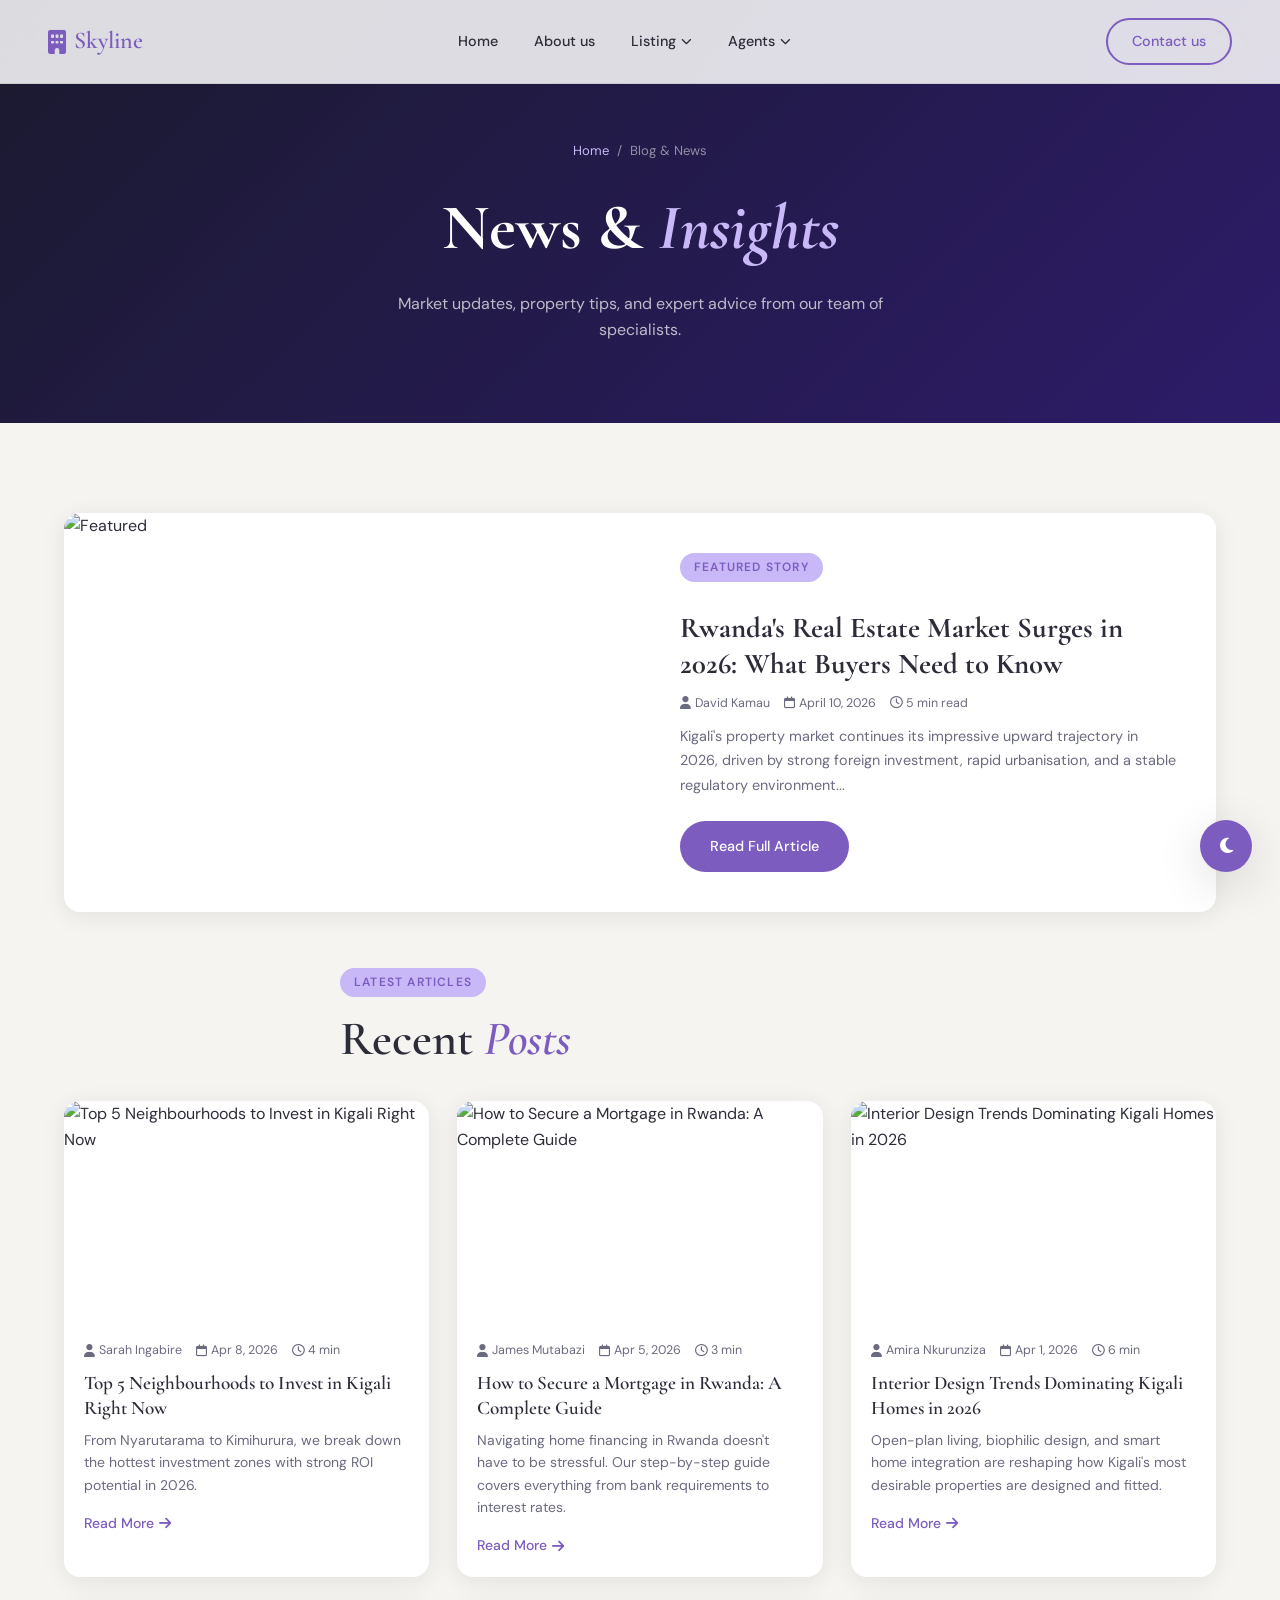
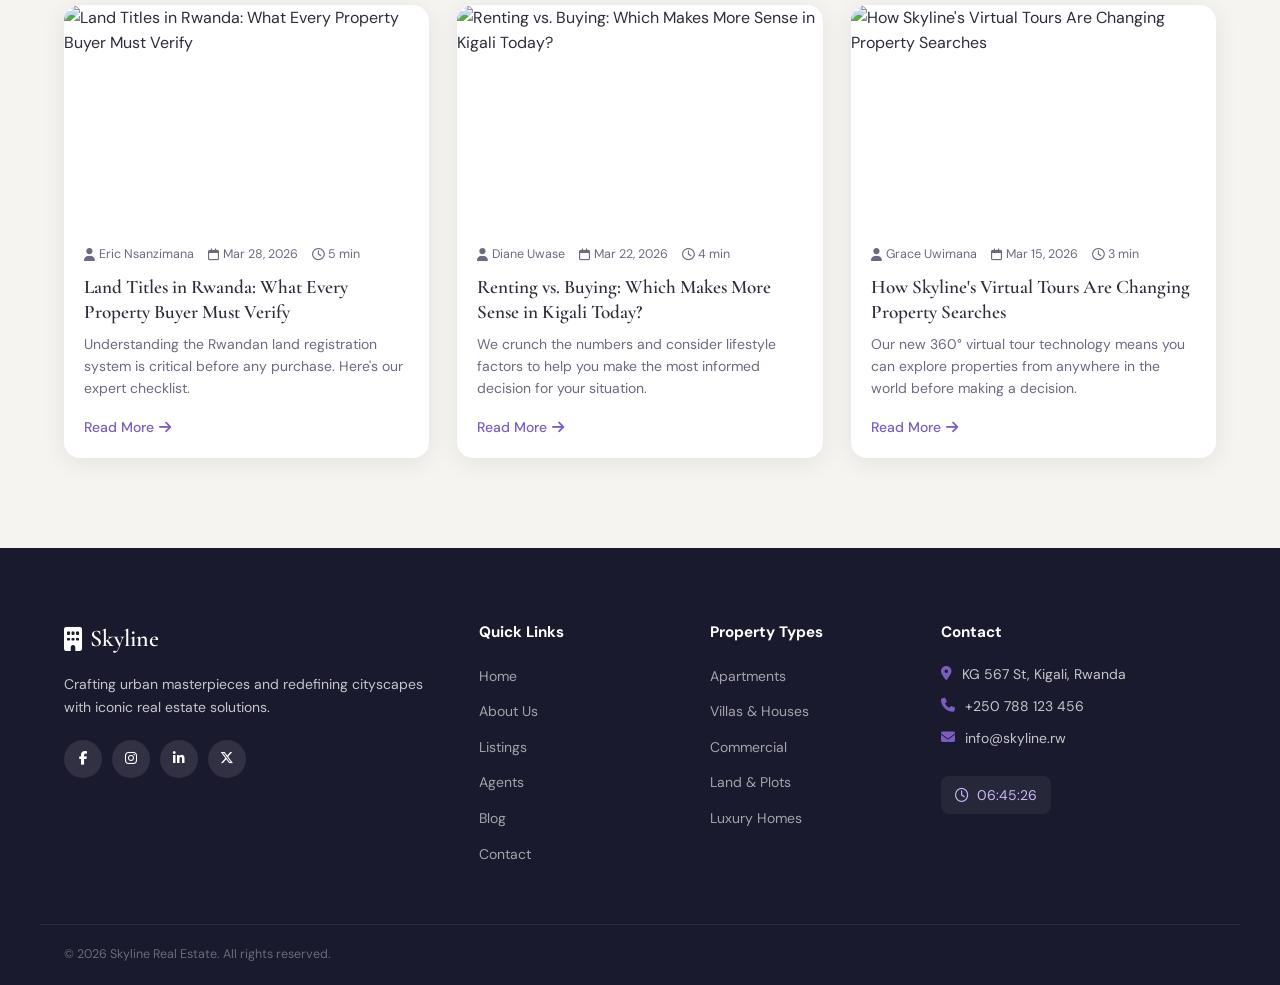
==== skyline/blog.html @ 06a5d1ab "initial commit" ====
<!DOCTYPE html>
<html lang="en">
<head>
  <meta charset="UTF-8"/>
  <meta name="viewport" content="width=device-width, initial-scale=1.0"/>
  <title>Blog – Skyline Real Estate</title>
  <link rel="stylesheet" href="style.css"/>
  <link href="https://fonts.googleapis.com/css2?family=Cormorant+Garamond:ital,wght@0,400;0,600;1,400&family=DM+Sans:wght@300;400;500;600&display=swap" rel="stylesheet"/>
  <link rel="stylesheet" href="https://cdnjs.cloudflare.com/ajax/libs/font-awesome/6.5.0/css/all.min.css"/>
</head>
<body>

  <nav class="navbar" id="navbar">
    <div class="nav-brand"><i class="fa-solid fa-building"></i> Skyline</div>
    <ul class="nav-links" id="navLinks">
      <li><a href="index.html">Home</a></li><li><a href="about.html">About us</a></li>
      <li class="dropdown"><a href="listings.html">Listing <i class="fa-solid fa-chevron-down fa-xs"></i></a><div class="dropdown-menu"><a href="listings.html?type=buy">Buy</a><a href="listings.html?type=rent">Rent</a><a href="listings.html?type=sell">Sell</a></div></li>
      <li class="dropdown"><a href="agents.html">Agents <i class="fa-solid fa-chevron-down fa-xs"></i></a><div class="dropdown-menu"><a href="agents.html">Our Agents</a><a href="agents.html#join">Join Team</a></div></li>
    </ul>
    <a href="contact.html" class="btn-contact">Contact us</a>
    <button class="hamburger" id="hamburger"><span></span><span></span><span></span></button>
  </nav>

  <div class="page-hero">
    <div class="container">
      <div class="breadcrumb"><a href="index.html">Home</a><span>/</span><span>Blog & News</span></div>
      <h1>News &amp; <em>Insights</em></h1>
      <p>Market updates, property tips, and expert advice from our team of specialists.</p>
    </div>
  </div>

  <section class="section" style="background:var(--clr-bg);">
    <div class="container">

      <!-- FEATURED POST -->
      <div class="reveal" style="background:var(--clr-surface);border-radius:var(--radius);overflow:hidden;display:grid;grid-template-columns:1fr 1fr;gap:0;margin-bottom:56px;box-shadow:var(--shadow);">
        <img src="https://images.unsplash.com/photo-1486406146926-c627a92ad1ab?w=800&q=80" alt="Featured" style="width:100%;height:360px;object-fit:cover;"/>
        <div style="padding:40px;">
          <span class="tag">Featured Story</span>
          <h2 style="font-family:var(--font-display);font-size:1.8rem;margin:14px 0 12px;line-height:1.25;">Rwanda's Real Estate Market Surges in 2026: What Buyers Need to Know</h2>
          <div class="blog-meta">
            <span><i class="fa-solid fa-user"></i> David Kamau</span>
            <span><i class="fa-regular fa-calendar"></i> April 10, 2026</span>
            <span><i class="fa-regular fa-clock"></i> 5 min read</span>
          </div>
          <p style="color:var(--clr-muted);font-size:0.9rem;line-height:1.7;margin-bottom:24px;">Kigali's property market continues its impressive upward trajectory in 2026, driven by strong foreign investment, rapid urbanisation, and a stable regulatory environment...</p>
          <a href="#" class="btn-primary">Read Full Article</a>
        </div>
      </div>

      <!-- BLOG GRID -->
      <div class="section-head" style="text-align:left;margin-bottom:32px;">
        <span class="tag">Latest Articles</span>
        <h2>Recent <em>Posts</em></h2>
      </div>
      <div class="blog-grid" id="blogGrid"></div>
    </div>
  </section>

  <button class="theme-toggle" id="themeToggle"><i class="fa-solid fa-moon" id="themeIcon"></i></button>
  <div class="modal-overlay" id="modal"><div class="modal-box"><button class="modal-close" id="modalClose"><i class="fa-solid fa-xmark"></i></button><h3 id="modalTitle"></h3><div id="modalBody"></div></div></div>

  <footer class="footer">
    <div class="container footer-grid">
      <div class="footer-brand">
        <div class="nav-brand">
          <i class="fa-solid fa-building"></i> Skyline</div>
          <p>Crafting urban masterpieces and redefining cityscapes with iconic real estate solutions.</p>
          <div class="socials">
            <a href="#"><i class="fa-brands fa-facebook-f"></i></a>
            <a href="#"><i class="fa-brands fa-instagram"></i></a>
            <a href="#"><i class="fa-brands fa-linkedin-in"></i></a>
            <a href="#"><i class="fa-brands fa-x-twitter"></i></a>
          </div>
        </div>
      <div class="footer-col">
        <h4>Quick Links</h4>
        <ul>
          <li><a href="index.html">Home</a></li>
          <li><a href="about.html">About Us</a></li>
          <li><a href="listings.html">Listings</a></li>
          <li><a href="agents.html">Agents</a></li>
          <li><a href="blog.html">Blog</a></li>
          <li><a href="contact.html">Contact</a></li>
        </ul>
      </div>
      <div class="footer-col">
        <h4>Property Types</h4>
        <ul>
          <li><a href="#">Apartments</a></li>
          <li><a href="#">Villas & Houses</a></li>
          <li><a href="#">Commercial</a></li>
          <li><a href="#">Land & Plots</a></li>
          <li><a href="#">Luxury Homes</a></li>
        </ul>
      </div>
      <div class="footer-col">
        <h4>Contact</h4>
        <ul class="contact-list">
          <li><i class="fa-solid fa-location-dot"></i> KG 567 St, Kigali, Rwanda</li>
          <li><i class="fa-solid fa-phone"></i> +250 788 123 456</li>
          <li><i class="fa-solid fa-envelope"></i> info@skyline.rw</li>
        </ul>
        <div class="clock-box">
          <i class="fa-regular fa-clock"></i>
          <span id="liveClock"></span>
        </div>
      </div>
    </div>
    <div class="footer-bottom"><p>&copy; 2026 Skyline Real Estate. All rights reserved.</p>
    </div>
  </footer>

  <script src="main.js"></script>
  <script>
    const posts = [
      { img:'https://images.unsplash.com/photo-1560518883-ce09059eeffa?w=600&q=80', author:'Sarah Ingabire', date:'Apr 8, 2026', read:'4 min', title:'Top 5 Neighbourhoods to Invest in Kigali Right Now', excerpt:'From Nyarutarama to Kimihurura, we break down the hottest investment zones with strong ROI potential in 2026.' },
      { img:'https://images.unsplash.com/photo-1512917774080-9991f1c4c750?w=600&q=80', author:'James Mutabazi', date:'Apr 5, 2026', read:'3 min', title:'How to Secure a Mortgage in Rwanda: A Complete Guide', excerpt:'Navigating home financing in Rwanda doesn\'t have to be stressful. Our step-by-step guide covers everything from bank requirements to interest rates.' },
      { img:'https://images.unsplash.com/photo-1586023492125-27b2c045efd7?w=600&q=80', author:'Amira Nkurunziza', date:'Apr 1, 2026', read:'6 min', title:'Interior Design Trends Dominating Kigali Homes in 2026', excerpt:'Open-plan living, biophilic design, and smart home integration are reshaping how Kigali\'s most desirable properties are designed and fitted.' },
      { img:'https://images.unsplash.com/photo-1600607687939-ce8a6d5b9b4e?w=600&q=80', author:'Eric Nsanzimana', date:'Mar 28, 2026', read:'5 min', title:'Land Titles in Rwanda: What Every Property Buyer Must Verify', excerpt:'Understanding the Rwandan land registration system is critical before any purchase. Here\'s our expert checklist.' },
      { img:'https://images.unsplash.com/photo-1600585154340-be6161a56a0c?w=600&q=80', author:'Diane Uwase', date:'Mar 22, 2026', read:'4 min', title:'Renting vs. Buying: Which Makes More Sense in Kigali Today?', excerpt:'We crunch the numbers and consider lifestyle factors to help you make the most informed decision for your situation.' },
      { img:'https://images.unsplash.com/photo-1600047509807-ba8f99d2cdde?w=600&q=80', author:'Grace Uwimana', date:'Mar 15, 2026', read:'3 min', title:'How Skyline\'s Virtual Tours Are Changing Property Searches', excerpt:'Our new 360° virtual tour technology means you can explore properties from anywhere in the world before making a decision.' },
    ];

    const grid = document.getElementById('blogGrid');
    grid && (grid.innerHTML = posts.map(p => `
      <div class="blog-card reveal">
        <img src="${p.img}" alt="${p.title}" class="blog-img" loading="lazy"/>
        <div class="blog-body">
          <div class="blog-meta">
            <span><i class="fa-solid fa-user"></i> ${p.author}</span>
            <span><i class="fa-regular fa-calendar"></i> ${p.date}</span>
            <span><i class="fa-regular fa-clock"></i> ${p.read}</span>
          </div>
          <div class="blog-title">${p.title}</div>
          <p class="blog-excerpt">${p.excerpt}</p>
          <a href="#" class="blog-read-more">Read More <i class="fa-solid fa-arrow-right"></i></a>
        </div>
      </div>
    `).join(''));

    // Trigger reveal
    document.querySelectorAll('.reveal').forEach(el => {
      const obs = new IntersectionObserver(e => { e.forEach(x => { if(x.isIntersecting){ x.target.classList.add('visible'); obs.unobserve(x.target); } }); }, { threshold: 0.1 });
      obs.observe(el);
    });
  </script>
</body>
</html>
---- skyline/style.css ----
/* ============================================================
   SKYLINE REAL ESTATE – Global Stylesheet
   ============================================================ */

/* --- FONTS & VARIABLES --- */
@import url('https://fonts.googleapis.com/css2?family=Cormorant+Garamond:ital,wght@0,400;0,600;1,400&family=DM+Sans:wght@300;400;500;600&display=swap');

:root {
  --clr-bg: #f5f4f0;
  --clr-surface: #ffffff;
  --clr-primary: #7c5cbf;
  --clr-primary-light: #9b7fe0;
  --clr-accent: #c8b8f8;
  --clr-dark: #1a1a2e;
  --clr-text: #2d2d3a;
  --clr-muted: #6b6b80;
  --clr-border: rgba(0,0,0,0.08);
  --font-display: 'Cormorant Garamond', serif;
  --font-body: 'DM Sans', sans-serif;
  --radius: 16px;
  --radius-sm: 8px;
  --shadow: 0 4px 24px rgba(0,0,0,0.08);
  --shadow-lg: 0 12px 48px rgba(0,0,0,0.14);
  --transition: 0.3s cubic-bezier(.4,0,.2,1);
}

[data-theme="dark"] {
  --clr-bg: #0f0f1a;
  --clr-surface: #1a1a2e;
  --clr-text: #e8e8f0;
  --clr-muted: #9090aa;
  --clr-border: rgba(255,255,255,0.08);
  --shadow: 0 4px 24px rgba(0,0,0,0.3);
  --shadow-lg: 0 12px 48px rgba(0,0,0,0.4);
}

/* --- RESET --- */
*, *::before, *::after { box-sizing: border-box; margin: 0; padding: 0; }
html { scroll-behavior: smooth; }
body {
  font-family: var(--font-body);
  background: var(--clr-bg);
  color: var(--clr-text);
  line-height: 1.6;
  transition: background var(--transition), color var(--transition);
}
img { max-width: 100%; display: block; }
a { text-decoration: none; color: inherit; }
ul { list-style: none; }
input, button, select, textarea { font-family: inherit; }

/* --- UTILITIES --- */
.container { max-width: 1200px; margin: 0 auto; padding: 0 24px; }
.section { padding: 90px 0; }
.center-btn { text-align: center; margin-top: 48px; }
.tag {
  display: inline-block;
  background: var(--clr-accent);
  color: var(--clr-primary);
  font-size: 0.75rem;
  font-weight: 600;
  letter-spacing: 0.1em;
  text-transform: uppercase;
  padding: 5px 14px;
  border-radius: 20px;
  margin-bottom: 14px;
}
.section-head {
  text-align: center;
  max-width: 600px;
  margin: 0 auto 56px;
}
.section-head h2 {
  font-family: var(--font-display);
  font-size: clamp(2rem, 4vw, 3rem);
  font-weight: 600;
  line-height: 1.2;
  color: var(--clr-text);
  margin-bottom: 12px;
}
.section-head h2 em { color: var(--clr-primary); font-style: italic; }
.section-head p { color: var(--clr-muted); font-size: 1rem; }

/* ============================================================
   NAVBAR
   ============================================================ */
.navbar {
  position: fixed; top: 0; left: 0; right: 0; z-index: 1000;
  display: flex; align-items: center; gap: 32px;
  padding: 18px 48px;
  background: rgba(255,255,255,0.85);
  backdrop-filter: blur(16px);
  border-bottom: 1px solid var(--clr-border);
  transition: background var(--transition), box-shadow var(--transition);
}
.navbar.scrolled { box-shadow: var(--shadow); }
[data-theme="dark"] .navbar { background: rgba(15,15,26,0.85); }

.nav-brand {
  font-family: var(--font-display);
  font-size: 1.5rem; font-weight: 600;
  color: var(--clr-primary);
  display: flex; align-items: center; gap: 8px;
  white-space: nowrap;
}
.nav-links {
  display: flex; gap: 4px; align-items: center;
  margin: 0 auto;
}
.nav-links > li { position: relative; }
.nav-links a {
  padding: 8px 16px;
  border-radius: 24px;
  font-size: 0.9rem; font-weight: 500;
  color: var(--clr-text);
  transition: background var(--transition), color var(--transition);
  display: flex; align-items: center; gap: 5px;
}
.nav-links a:hover, .nav-links a.active {
  background: var(--clr-primary);
  color: #fff;
}
.dropdown-menu {
  position: absolute; top: calc(100% + 8px); left: 0;
  background: var(--clr-surface);
  border-radius: var(--radius-sm);
  box-shadow: var(--shadow-lg);
  min-width: 160px;
  padding: 8px 0;
  opacity: 0; visibility: hidden; transform: translateY(-8px);
  transition: all var(--transition);
  border: 1px solid var(--clr-border);
}
.dropdown:hover .dropdown-menu { opacity: 1; visibility: visible; transform: translateY(0); }
.dropdown-menu a {
  display: block; padding: 10px 18px; border-radius: 0;
  font-size: 0.875rem;
}
.dropdown-menu a:hover { background: var(--clr-accent); color: var(--clr-primary); border-radius: 0; }

.btn-contact {
  padding: 10px 24px;
  border: 2px solid var(--clr-primary);
  border-radius: 24px;
  color: var(--clr-primary);
  font-weight: 500; font-size: 0.9rem;
  white-space: nowrap;
  transition: all var(--transition);
}
.btn-contact:hover { background: var(--clr-primary); color: #fff; }

.hamburger {
  display: none; flex-direction: column; gap: 5px;
  background: none; border: none; cursor: pointer; padding: 4px;
}
.hamburger span {
  display: block; width: 24px; height: 2px;
  background: var(--clr-text);
  border-radius: 2px; transition: all var(--transition);
}
.hamburger.open span:nth-child(1) { transform: translateY(7px) rotate(45deg); }
.hamburger.open span:nth-child(2) { opacity: 0; }
.hamburger.open span:nth-child(3) { transform: translateY(-7px) rotate(-45deg); }

/* ============================================================
   HERO
   ============================================================ */
.hero {
  position: relative; min-height: 100vh;
  display: flex; flex-direction: column;
  justify-content: center; overflow: hidden;
}
.hero-bg { position: absolute; inset: 0; z-index: 0; }
.hero-img { width: 100%; height: 100%; object-fit: cover; }
.hero-overlay {
  position: absolute; inset: 0;
  background: linear-gradient(135deg, rgba(15,10,30,0.75) 0%, rgba(15,10,30,0.4) 60%, transparent 100%);
}

.hero-content {
  position: relative; z-index: 2;
  max-width: 650px;
  padding: 120px 48px 40px;
  animation: fadeUp 0.9s ease both;
}
.hero-badge {
  display: inline-flex; align-items: center; gap: 6px;
  background: rgba(255,255,255,0.12);
  backdrop-filter: blur(8px);
  color: #fff; border: 1px solid rgba(255,255,255,0.2);
  padding: 6px 16px; border-radius: 24px; font-size: 0.8rem;
  margin-bottom: 20px;
}
.hero-title {
  font-family: var(--font-display);
  font-size: clamp(3rem, 7vw, 5.5rem);
  font-weight: 600; line-height: 1.05;
  color: #fff; margin-bottom: 16px;
}
.hero-title-main { color: #fff; }
.hero-title em { color: var(--clr-accent); font-style: italic; }
.hero-subtitle { color: rgba(255,255,255,0.8); font-size: 1rem; max-width: 440px; margin-bottom: 36px; }

/* Search Box */
.search-box {
  background: rgba(255,255,255,0.12);
  backdrop-filter: blur(16px);
  border: 1px solid rgba(255,255,255,0.2);
  border-radius: 20px; overflow: hidden;
}
.search-tabs { display: flex; padding: 14px 14px 0; gap: 6px; }
.tab {
  padding: 8px 22px; border-radius: 20px; border: none;
  background: transparent; color: rgba(255,255,255,0.7);
  font-size: 0.875rem; font-weight: 500; cursor: pointer;
  transition: all var(--transition);
}
.tab.active { background: #fff; color: var(--clr-primary); }
.search-fields {
  display: flex; align-items: center; gap: 0;
  padding: 14px; flex-wrap: wrap; gap: 8px;
}
.field { flex: 1; min-width: 100px; }
.field label { display: block; color: rgba(255,255,255,0.6); font-size: 0.7rem; font-weight: 600; text-transform: uppercase; letter-spacing: 0.05em; margin-bottom: 2px; }
.field input {
  background: none; border: none; outline: none;
  color: #fff; font-size: 0.9rem; width: 100%;
  padding: 4px 0;
}
.field input::placeholder { color: rgba(255,255,255,0.5); }
.field + .field { border-left: 1px solid rgba(255,255,255,0.15); padding-left: 14px; }
.btn-search {
  background: var(--clr-primary); color: #fff;
  border: none; border-radius: 12px;
  width: 48px; height: 48px; cursor: pointer;
  font-size: 1rem; flex-shrink: 0;
  transition: background var(--transition), transform var(--transition);
}
.btn-search:hover { background: var(--clr-primary-light); transform: scale(1.05); }

/* Stats */
.hero-stats {
  position: relative; z-index: 2;
  display: flex; gap: 0;
  background: rgba(255,255,255,0.1);
  backdrop-filter: blur(12px);
  border-top: 1px solid rgba(255,255,255,0.15);
  margin-top: auto;
}
.stat {
  flex: 1; text-align: center; padding: 24px 16px;
  border-right: 1px solid rgba(255,255,255,0.12);
}
.stat:last-child { border-right: none; }
.stat-num { font-family: var(--font-display); font-size: 2.2rem; font-weight: 600; color: #fff; }
.stat span:not(.stat-num) { font-family: var(--font-display); font-size: 2.2rem; color: var(--clr-accent); }
.stat p { color: rgba(255,255,255,0.65); font-size: 0.78rem; margin-top: 2px; }

/* ============================================================
   FEATURED LISTINGS
   ============================================================ */
.featured { background: var(--clr-bg); }
.cards-grid {
  display: grid;
  grid-template-columns: repeat(auto-fill, minmax(320px, 1fr));
  gap: 28px;
}
.prop-card {
  background: var(--clr-surface);
  border-radius: var(--radius);
  overflow: hidden;
  box-shadow: var(--shadow);
  transition: transform var(--transition), box-shadow var(--transition);
  cursor: pointer;
}
.prop-card:hover { transform: translateY(-6px); box-shadow: var(--shadow-lg); }
.prop-img-wrap { position: relative; overflow: hidden; height: 220px; }
.prop-img-wrap img { width: 100%; height: 100%; object-fit: cover; transition: transform 0.5s ease; }
.prop-card:hover .prop-img-wrap img { transform: scale(1.06); }
.prop-badge {
  position: absolute; top: 14px; left: 14px;
  background: var(--clr-primary); color: #fff;
  font-size: 0.72rem; font-weight: 600; padding: 4px 12px;
  border-radius: 20px; text-transform: uppercase; letter-spacing: 0.05em;
}
.prop-fav {
  position: absolute; top: 14px; right: 14px;
  background: rgba(255,255,255,0.9); border: none;
  border-radius: 50%; width: 36px; height: 36px;
  display: flex; align-items: center; justify-content: center;
  cursor: pointer; color: var(--clr-muted); font-size: 0.9rem;
  transition: all var(--transition);
}
.prop-fav.active, .prop-fav:hover { color: #e74c3c; background: #fff; }
.prop-body { padding: 18px 20px; }
.prop-price { font-family: var(--font-display); font-size: 1.5rem; font-weight: 600; color: var(--clr-primary); margin-bottom: 4px; }
.prop-title { font-weight: 500; font-size: 1rem; margin-bottom: 4px; }
.prop-loc { color: var(--clr-muted); font-size: 0.82rem; display: flex; align-items: center; gap: 4px; margin-bottom: 14px; }
.prop-meta { display: flex; gap: 14px; border-top: 1px solid var(--clr-border); padding-top: 12px; }
.prop-meta span { font-size: 0.8rem; color: var(--clr-muted); display: flex; align-items: center; gap: 5px; }
.prop-meta i { color: var(--clr-primary); }

/* ============================================================
   WHY CHOOSE US
   ============================================================ */
.why-us { background: var(--clr-surface); }
.why-grid { display: grid; grid-template-columns: 1fr 1fr; gap: 72px; align-items: center; }
.why-img { position: relative; }
.why-img img { border-radius: var(--radius); width: 100%; height: 500px; object-fit: cover; }
.why-badge-card {
  position: absolute; bottom: -20px; right: -20px;
  background: var(--clr-primary); color: #fff;
  border-radius: var(--radius);
  padding: 18px 22px;
  display: flex; align-items: center; gap: 12px;
  box-shadow: var(--shadow-lg);
}
.why-badge-card i { font-size: 2rem; opacity: 0.8; }
.why-badge-card strong { display: block; font-size: 1rem; }
.why-badge-card span { font-size: 0.8rem; opacity: 0.8; }
.why-text h2 { font-family: var(--font-display); font-size: clamp(1.8rem, 3vw, 2.6rem); font-weight: 600; margin-bottom: 16px; line-height: 1.2; }
.why-text h2 em { color: var(--clr-primary); font-style: italic; }
.why-text > p { color: var(--clr-muted); margin-bottom: 32px; }
.features-list { display: flex; flex-direction: column; gap: 20px; margin-bottom: 36px; }
.feat-item { display: flex; gap: 16px; align-items: flex-start; }
.feat-icon {
  width: 48px; height: 48px; flex-shrink: 0;
  background: var(--clr-accent); border-radius: 12px;
  display: flex; align-items: center; justify-content: center;
  color: var(--clr-primary); font-size: 1.1rem;
}
.feat-item strong { display: block; font-weight: 600; margin-bottom: 2px; }
.feat-item p { color: var(--clr-muted); font-size: 0.875rem; }

/* ============================================================
   SLIDER
   ============================================================ */
.slider-section { background: var(--clr-bg); }
.slider-wrapper { position: relative; border-radius: var(--radius); overflow: hidden; }
.slider { display: flex; }
.slide { min-width: 100%; position: relative; height: 500px; display: none; }
.slide.active { display: block; }
.slide img { width: 100%; height: 100%; object-fit: cover; }
.slide-caption {
  position: absolute; bottom: 24px; left: 24px;
  background: rgba(0,0,0,0.5); backdrop-filter: blur(8px);
  color: #fff; padding: 8px 18px; border-radius: 24px;
  font-size: 0.9rem; font-weight: 500;
}
.slider-btn {
  position: absolute; top: 50%; transform: translateY(-50%);
  background: rgba(255,255,255,0.9); border: none; border-radius: 50%;
  width: 48px; height: 48px; cursor: pointer; font-size: 1rem;
  display: flex; align-items: center; justify-content: center;
  transition: all var(--transition); z-index: 10;
  color: var(--clr-primary);
}
.slider-btn:hover { background: var(--clr-primary); color: #fff; }
.slider-btn.prev { left: 16px; }
.slider-btn.next { right: 16px; }
.slider-dots { display: flex; justify-content: center; gap: 8px; padding: 16px 0 8px; }
.dot {
  width: 8px; height: 8px; border-radius: 50%;
  background: var(--clr-border); cursor: pointer;
  transition: all var(--transition); border: none;
}
.dot.active { background: var(--clr-primary); width: 24px; border-radius: 4px; }

/* ============================================================
   TESTIMONIALS
   ============================================================ */
.testimonials { background: var(--clr-surface); }
.testimonial-grid { display: grid; grid-template-columns: repeat(3, 1fr); gap: 24px; }
.testimonial-card {
  background: var(--clr-bg);
  border-radius: var(--radius); padding: 28px;
  border: 1px solid var(--clr-border);
  transition: transform var(--transition);
}
.testimonial-card:hover { transform: translateY(-4px); }
.featured-testimonial {
  background: var(--clr-primary); color: #fff;
  transform: translateY(-12px);
}
.featured-testimonial .client span { opacity: 0.7; }
.stars { color: #f5c518; font-size: 0.9rem; margin-bottom: 14px; }
.testimonial-card p { font-size: 0.95rem; line-height: 1.7; margin-bottom: 20px; font-style: italic; }
.client { display: flex; align-items: center; gap: 12px; }
.client img { width: 46px; height: 46px; border-radius: 50%; object-fit: cover; }
.client strong { display: block; font-size: 0.9rem; }
.client span { font-size: 0.78rem; color: var(--clr-muted); }

/* ============================================================
   BUTTONS
   ============================================================ */
.btn-primary {
  display: inline-flex; align-items: center; gap: 8px;
  background: var(--clr-primary); color: #fff;
  padding: 14px 30px; border-radius: 28px;
  font-weight: 500; font-size: 0.9rem;
  transition: all var(--transition); border: none; cursor: pointer;
}
.btn-primary:hover { background: var(--clr-primary-light); transform: translateY(-2px); box-shadow: 0 8px 24px rgba(124,92,191,0.3); }
.btn-outline {
  display: inline-flex; align-items: center; gap: 8px;
  border: 2px solid var(--clr-primary); color: var(--clr-primary);
  padding: 14px 30px; border-radius: 28px;
  font-weight: 500; font-size: 0.9rem;
  transition: all var(--transition);
}
.btn-outline:hover { background: var(--clr-primary); color: #fff; transform: translateY(-2px); }

/* ============================================================
   THEME TOGGLE
   ============================================================ */
.theme-toggle {
  position: fixed; bottom: 28px; right: 28px; z-index: 999;
  background: var(--clr-primary); color: #fff;
  border: none; border-radius: 50%;
  width: 52px; height: 52px; cursor: pointer; font-size: 1.1rem;
  box-shadow: var(--shadow-lg); transition: all var(--transition);
  display: flex; align-items: center; justify-content: center;
}
.theme-toggle:hover { background: var(--clr-primary-light); transform: scale(1.1); }

/* ============================================================
   MODAL
   ============================================================ */
.modal-overlay {
  position: fixed; inset: 0; background: rgba(0,0,0,0.6);
  backdrop-filter: blur(4px); z-index: 2000;
  display: flex; align-items: center; justify-content: center;
  opacity: 0; visibility: hidden; transition: all var(--transition);
}
.modal-overlay.open { opacity: 1; visibility: visible; }
.modal-box {
  background: var(--clr-surface); border-radius: var(--radius);
  padding: 36px; max-width: 560px; width: 90%;
  position: relative; transform: scale(0.9);
  transition: transform var(--transition);
  max-height: 80vh; overflow-y: auto;
}
.modal-overlay.open .modal-box { transform: scale(1); }
.modal-close {
  position: absolute; top: 16px; right: 16px;
  background: var(--clr-bg); border: none; border-radius: 50%;
  width: 36px; height: 36px; cursor: pointer; font-size: 1rem;
  color: var(--clr-muted); transition: all var(--transition);
}
.modal-close:hover { background: #e74c3c; color: #fff; }
.modal-box h3 { font-family: var(--font-display); font-size: 1.8rem; margin-bottom: 16px; }
.modal-prop-img { width: 100%; height: 220px; object-fit: cover; border-radius: var(--radius-sm); margin-bottom: 16px; }
.modal-price { font-family: var(--font-display); font-size: 2rem; color: var(--clr-primary); font-weight: 600; margin-bottom: 8px; }
.modal-meta { display: flex; gap: 16px; color: var(--clr-muted); font-size: 0.85rem; margin-bottom: 16px; flex-wrap: wrap; }
.modal-meta span { display: flex; align-items: center; gap: 5px; }
.modal-desc { color: var(--clr-muted); font-size: 0.9rem; line-height: 1.7; }

/* ============================================================
   FOOTER
   ============================================================ */
.footer {
  background: var(--clr-dark); color: rgba(255,255,255,0.75);
  padding-top: 72px;
}
.footer-grid { display: grid; grid-template-columns: 2fr 1fr 1fr 1.5fr; gap: 48px; padding-bottom: 48px; }
.footer-brand .nav-brand { color: #fff; margin-bottom: 14px; }
.footer-brand p { font-size: 0.875rem; line-height: 1.7; margin-bottom: 20px; }
.socials { display: flex; gap: 10px; }
.socials a {
  width: 38px; height: 38px; border-radius: 50%;
  background: rgba(255,255,255,0.1); display: flex;
  align-items: center; justify-content: center;
  color: #fff; font-size: 0.85rem;
  transition: background var(--transition);
}
.socials a:hover { background: var(--clr-primary); }
.footer-col h4 { color: #fff; font-size: 0.95rem; margin-bottom: 18px; }
.footer-col ul li { margin-bottom: 10px; }
.footer-col ul a { color: rgba(255,255,255,0.6); font-size: 0.875rem; transition: color var(--transition); }
.footer-col ul a:hover { color: var(--clr-primary-light); }
.contact-list li { display: flex; align-items: flex-start; gap: 10px; font-size: 0.875rem; margin-bottom: 10px; }
.contact-list i { color: var(--clr-primary); margin-top: 3px; flex-shrink: 0; }
.clock-box {
  display: inline-flex; align-items: center; gap: 8px;
  background: rgba(255,255,255,0.06); border-radius: 8px;
  padding: 8px 14px; font-size: 0.875rem; color: var(--clr-accent);
  margin-top: 16px;
}
.footer-bottom {
  border-top: 1px solid rgba(255,255,255,0.08);
  padding: 20px 24px;
  display: flex; justify-content: space-between;
  font-size: 0.78rem; color: rgba(255,255,255,0.35);
  flex-wrap: wrap; gap: 8px; text-align: center;
  max-width: 1200px; margin: 0 auto;
}

/* ============================================================
   PAGE HERO (inner pages)
   ============================================================ */
.page-hero {
  background: linear-gradient(135deg, var(--clr-dark) 0%, #2d1b69 100%);
  padding: 140px 0 80px; text-align: center; color: #fff;
}
.page-hero h1 { font-family: var(--font-display); font-size: clamp(2.2rem, 5vw, 4rem); margin-bottom: 12px; }
.page-hero h1 em { color: var(--clr-accent); font-style: italic; }
.page-hero p { color: rgba(255,255,255,0.7); max-width: 500px; margin: 0 auto; }
.breadcrumb { display: flex; justify-content: center; gap: 8px; font-size: 0.82rem; color: rgba(255,255,255,0.5); margin-bottom: 16px; }
.breadcrumb a { color: var(--clr-accent); }

/* ============================================================
   ABOUT PAGE
   ============================================================ */
.about-intro { background: var(--clr-surface); }
.about-intro-grid { display: grid; grid-template-columns: 1fr 1fr; gap: 72px; align-items: center; }
.about-img-stack { position: relative; }
.about-img-main { border-radius: var(--radius); width: 100%; height: 480px; object-fit: cover; }
.about-img-accent {
  position: absolute; bottom: -24px; right: -24px;
  width: 200px; height: 200px; object-fit: cover;
  border-radius: var(--radius); border: 6px solid var(--clr-surface);
}
.values-grid { display: grid; grid-template-columns: repeat(3, 1fr); gap: 24px; }
.value-card { background: var(--clr-surface); border-radius: var(--radius); padding: 28px 24px; text-align: center; border: 1px solid var(--clr-border); transition: transform var(--transition); }
.value-card:hover { transform: translateY(-4px); }
.value-icon { width: 60px; height: 60px; background: var(--clr-accent); border-radius: 14px; display: flex; align-items: center; justify-content: center; color: var(--clr-primary); font-size: 1.4rem; margin: 0 auto 16px; }
.value-card h3 { font-family: var(--font-display); font-size: 1.2rem; margin-bottom: 8px; }
.value-card p { color: var(--clr-muted); font-size: 0.875rem; }

/* ============================================================
   LISTINGS PAGE
   ============================================================ */
.listings-section { background: var(--clr-bg); }
.filters-bar {
  background: var(--clr-surface); border-radius: var(--radius);
  padding: 20px 24px; margin-bottom: 40px;
  display: flex; gap: 16px; flex-wrap: wrap; align-items: center;
  box-shadow: var(--shadow);
}
.filter-select {
  padding: 10px 16px; border: 1px solid var(--clr-border);
  border-radius: var(--radius-sm); background: var(--clr-bg);
  color: var(--clr-text); font-size: 0.875rem;
  flex: 1; min-width: 140px; cursor: pointer;
}
.filter-btn {
  padding: 10px 24px; background: var(--clr-primary); color: #fff;
  border: none; border-radius: var(--radius-sm); cursor: pointer;
  font-size: 0.875rem; font-weight: 500; transition: all var(--transition);
}
.filter-btn:hover { background: var(--clr-primary-light); }

/* ============================================================
   AGENTS PAGE
   ============================================================ */
.agents-grid { display: grid; grid-template-columns: repeat(auto-fill, minmax(260px, 1fr)); gap: 28px; }
.agent-card {
  background: var(--clr-surface); border-radius: var(--radius);
  overflow: hidden; box-shadow: var(--shadow);
  transition: transform var(--transition);
  text-align: center;
}
.agent-card:hover { transform: translateY(-5px); }
.agent-img { width: 100%; height: 260px; object-fit: cover; }
.agent-body { padding: 20px; }
.agent-name { font-family: var(--font-display); font-size: 1.3rem; margin-bottom: 4px; }
.agent-role { color: var(--clr-primary); font-size: 0.82rem; font-weight: 600; letter-spacing: 0.05em; text-transform: uppercase; margin-bottom: 12px; }
.agent-stats { display: flex; justify-content: center; gap: 20px; font-size: 0.8rem; color: var(--clr-muted); margin-bottom: 14px; }
.agent-stats span { display: flex; flex-direction: column; align-items: center; gap: 2px; }
.agent-stats strong { color: var(--clr-text); font-size: 1rem; }
.agent-social { display: flex; justify-content: center; gap: 8px; }
.agent-social a {
  width: 34px; height: 34px; border-radius: 50%;
  background: var(--clr-bg); display: flex; align-items: center; justify-content: center;
  font-size: 0.8rem; color: var(--clr-muted); transition: all var(--transition);
}
.agent-social a:hover { background: var(--clr-primary); color: #fff; }

/* ============================================================
   BLOG PAGE
   ============================================================ */
.blog-grid { display: grid; grid-template-columns: repeat(auto-fill, minmax(320px, 1fr)); gap: 28px; }
.blog-card { background: var(--clr-surface); border-radius: var(--radius); overflow: hidden; box-shadow: var(--shadow); transition: transform var(--transition); }
.blog-card:hover { transform: translateY(-5px); }
.blog-img { width: 100%; height: 220px; object-fit: cover; }
.blog-body { padding: 20px; }
.blog-meta { display: flex; gap: 14px; font-size: 0.78rem; color: var(--clr-muted); margin-bottom: 10px; }
.blog-meta span { display: flex; align-items: center; gap: 4px; }
.blog-title { font-family: var(--font-display); font-size: 1.2rem; font-weight: 600; margin-bottom: 8px; line-height: 1.3; }
.blog-excerpt { color: var(--clr-muted); font-size: 0.875rem; line-height: 1.6; margin-bottom: 16px; }
.blog-read-more { color: var(--clr-primary); font-size: 0.875rem; font-weight: 500; display: flex; align-items: center; gap: 5px; }
.blog-read-more:hover { gap: 8px; }

/* ============================================================
   CONTACT PAGE
   ============================================================ */
.contact-section { background: var(--clr-surface); }
.contact-grid { display: grid; grid-template-columns: 1fr 1.4fr; gap: 72px; align-items: start; }
.contact-info h2 { font-family: var(--font-display); font-size: 2.2rem; margin-bottom: 14px; }
.contact-info h2 em { color: var(--clr-primary); font-style: italic; }
.contact-info p { color: var(--clr-muted); margin-bottom: 32px; }
.contact-details { display: flex; flex-direction: column; gap: 18px; }
.contact-item { display: flex; gap: 16px; align-items: flex-start; }
.contact-item-icon { width: 44px; height: 44px; background: var(--clr-accent); border-radius: 10px; display: flex; align-items: center; justify-content: center; color: var(--clr-primary); flex-shrink: 0; }
.contact-item strong { display: block; font-size: 0.9rem; margin-bottom: 2px; }
.contact-item span { color: var(--clr-muted); font-size: 0.875rem; }

.contact-form-wrap {
  background: var(--clr-bg); border-radius: var(--radius);
  padding: 36px; box-shadow: var(--shadow);
}
.contact-form-wrap h3 { font-family: var(--font-display); font-size: 1.6rem; margin-bottom: 24px; }
.form-row { display: grid; grid-template-columns: 1fr 1fr; gap: 16px; }
.form-group { margin-bottom: 18px; }
.form-group label { display: block; font-size: 0.82rem; font-weight: 600; margin-bottom: 6px; color: var(--clr-text); }
.form-group input, .form-group select, .form-group textarea {
  width: 100%; padding: 12px 16px;
  border: 1.5px solid var(--clr-border); border-radius: var(--radius-sm);
  background: var(--clr-surface); color: var(--clr-text);
  font-size: 0.875rem; transition: border-color var(--transition);
}
.form-group input:focus, .form-group select:focus, .form-group textarea:focus {
  outline: none; border-color: var(--clr-primary);
}
.form-group.error input, .form-group.error select, .form-group.error textarea { border-color: #e74c3c; }
.form-error { display: none; color: #e74c3c; font-size: 0.78rem; margin-top: 4px; }
.form-group.error .form-error { display: block; }
.form-group textarea { resize: vertical; min-height: 120px; }
.form-success {
  display: none; text-align: center; padding: 24px;
  background: #e8f8e8; border-radius: var(--radius-sm);
  color: #2e7d32; margin-top: 16px;
}
.form-success i { font-size: 2rem; margin-bottom: 8px; display: block; }

/* ============================================================
   GALLERY PAGE
   ============================================================ */
.gallery-grid {
  display: grid;
  grid-template-columns: repeat(auto-fill, minmax(280px, 1fr));
  gap: 16px;
}
.gallery-item { position: relative; border-radius: var(--radius-sm); overflow: hidden; cursor: pointer; }
.gallery-item img { width: 100%; height: 240px; object-fit: cover; transition: transform 0.4s ease; }
.gallery-item:hover img { transform: scale(1.08); }
.gallery-overlay {
  position: absolute; inset: 0; background: rgba(124,92,191,0.7);
  display: flex; align-items: center; justify-content: center;
  opacity: 0; transition: opacity var(--transition);
}
.gallery-item:hover .gallery-overlay { opacity: 1; }
.gallery-overlay i { color: #fff; font-size: 1.8rem; }

/* ============================================================
   ANIMATIONS
   ============================================================ */
@keyframes fadeUp {
  from { opacity: 0; transform: translateY(30px); }
  to   { opacity: 1; transform: translateY(0); }
}
.reveal {
  opacity: 0; transform: translateY(24px);
  transition: opacity 0.6s ease, transform 0.6s ease;
}
.reveal.visible { opacity: 1; transform: translateY(0); }

/* ============================================================
   RESPONSIVE
   ============================================================ */
@media (max-width: 1024px) {
  .why-grid, .about-intro-grid, .contact-grid { grid-template-columns: 1fr; gap: 48px; }
  .footer-grid { grid-template-columns: 1fr 1fr; }
  .testimonial-grid { grid-template-columns: 1fr; }
  .featured-testimonial { transform: none; }
}
@media (max-width: 768px) {
  .navbar { padding: 14px 20px; gap: 16px; }
  .nav-links { display: none; position: fixed; top: 64px; left: 0; right: 0; background: var(--clr-surface); flex-direction: column; padding: 20px; gap: 4px; box-shadow: var(--shadow-lg); z-index: 999; }
  .nav-links.open { display: flex; }
  .hamburger { display: flex; }
  .hero-content { padding: 100px 24px 32px; }
  .search-fields { flex-direction: column; }
  .field + .field { border-left: none; border-top: 1px solid rgba(255,255,255,0.15); padding-left: 0; padding-top: 10px; }
  .hero-stats { flex-wrap: wrap; }
  .stat { min-width: 50%; border-right: none; border-bottom: 1px solid rgba(255,255,255,0.12); }
  .section { padding: 60px 0; }
  .footer-grid { grid-template-columns: 1fr; gap: 32px; }
  .values-grid { grid-template-columns: 1fr; }
  .form-row { grid-template-columns: 1fr; }
  .about-img-accent { display: none; }
  .why-badge-card { right: 0; bottom: 16px; }
}
@media (max-width: 480px) {
  .cards-grid { grid-template-columns: 1fr; }
  .hero-title { font-size: 2.8rem; }
}
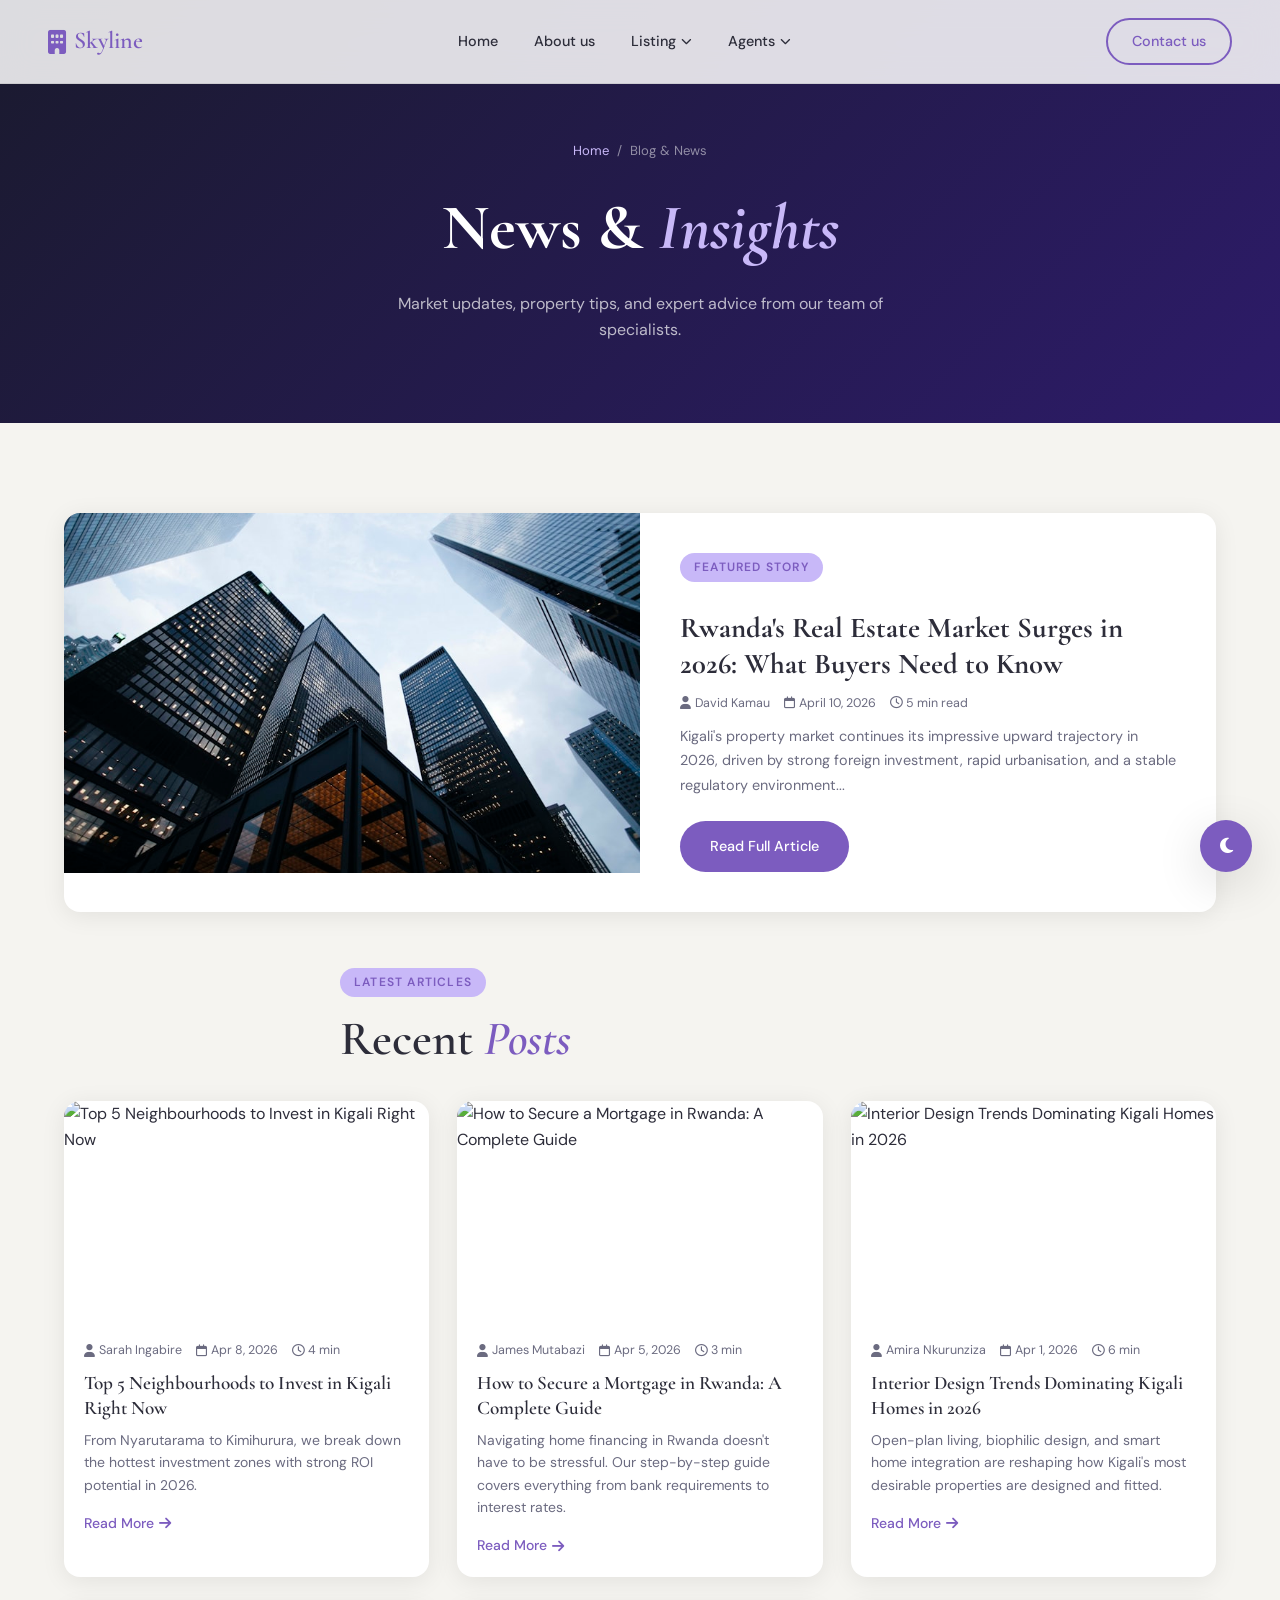
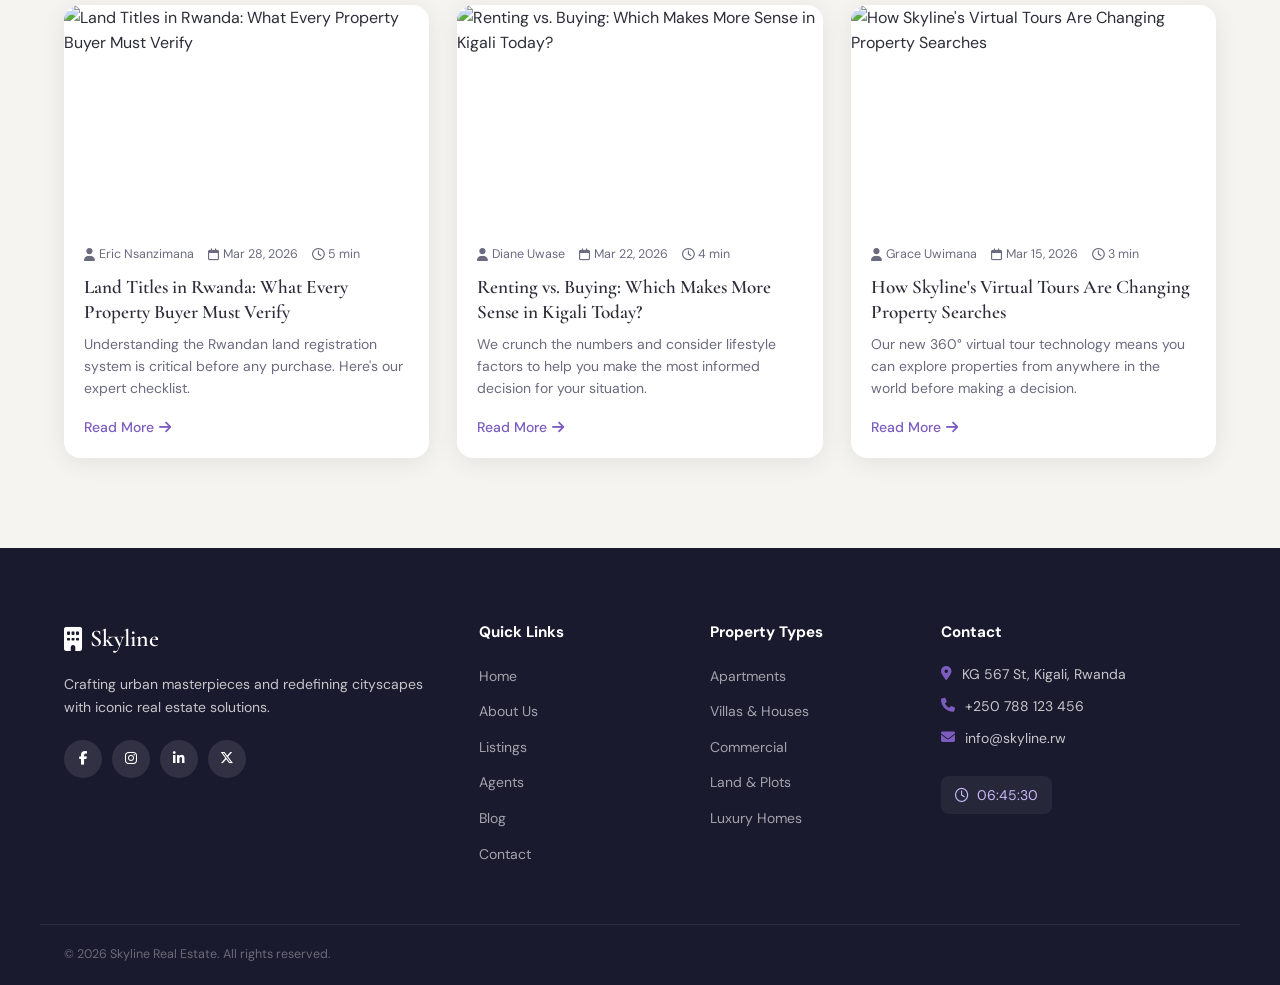
==== commit 86e854b5: "changed blog" ====
--- a/skyline/blog.html
+++ b/skyline/blog.html
@@ -13,9 +13,23 @@
   <nav class="navbar" id="navbar">
     <div class="nav-brand"><i class="fa-solid fa-building"></i> Skyline</div>
     <ul class="nav-links" id="navLinks">
-      <li><a href="index.html">Home</a></li><li><a href="about.html">About us</a></li>
-      <li class="dropdown"><a href="listings.html">Listing <i class="fa-solid fa-chevron-down fa-xs"></i></a><div class="dropdown-menu"><a href="listings.html?type=buy">Buy</a><a href="listings.html?type=rent">Rent</a><a href="listings.html?type=sell">Sell</a></div></li>
-      <li class="dropdown"><a href="agents.html">Agents <i class="fa-solid fa-chevron-down fa-xs"></i></a><div class="dropdown-menu"><a href="agents.html">Our Agents</a><a href="agents.html#join">Join Team</a></div></li>
+      <li><a href="index.html">Home</a></li>
+      <li><a href="about.html">About us</a></li>
+      <li class="dropdown">
+        <a href="listings.html">Listing <i class="fa-solid fa-chevron-down fa-xs"></i>
+        </a><div class="dropdown-menu">
+          <a href="listings.html?type=buy">Buy</a>
+          <a href="listings.html?type=rent">Rent</a>
+          <a href="listings.html?type=sell">Sell</a>
+        </div>
+      </li>
+      <li class="dropdown">
+        <a href="agents.html">Agents <i class="fa-solid fa-chevron-down fa-xs"></i></a>
+        <div class="dropdown-menu">
+          <a href="agents.html">Our Agents</a>
+          <a href="agents.html#join">Join Team</a>
+        </div>
+      </li>
     </ul>
     <a href="contact.html" class="btn-contact">Contact us</a>
     <button class="hamburger" id="hamburger"><span></span><span></span><span></span></button>
@@ -34,7 +48,7 @@
 
       <!-- FEATURED POST -->
       <div class="reveal" style="background:var(--clr-surface);border-radius:var(--radius);overflow:hidden;display:grid;grid-template-columns:1fr 1fr;gap:0;margin-bottom:56px;box-shadow:var(--shadow);">
-        <img src="https://images.unsplash.com/photo-1486406146926-c627a92ad1ab?w=800&q=80" alt="Featured" style="width:100%;height:360px;object-fit:cover;"/>
+        <img src="photo11.jpg" alt="Featured" style="width:100%;height:360px;object-fit:cover;"/>
         <div style="padding:40px;">
           <span class="tag">Featured Story</span>
           <h2 style="font-family:var(--font-display);font-size:1.8rem;margin:14px 0 12px;line-height:1.25;">Rwanda's Real Estate Market Surges in 2026: What Buyers Need to Know</h2>
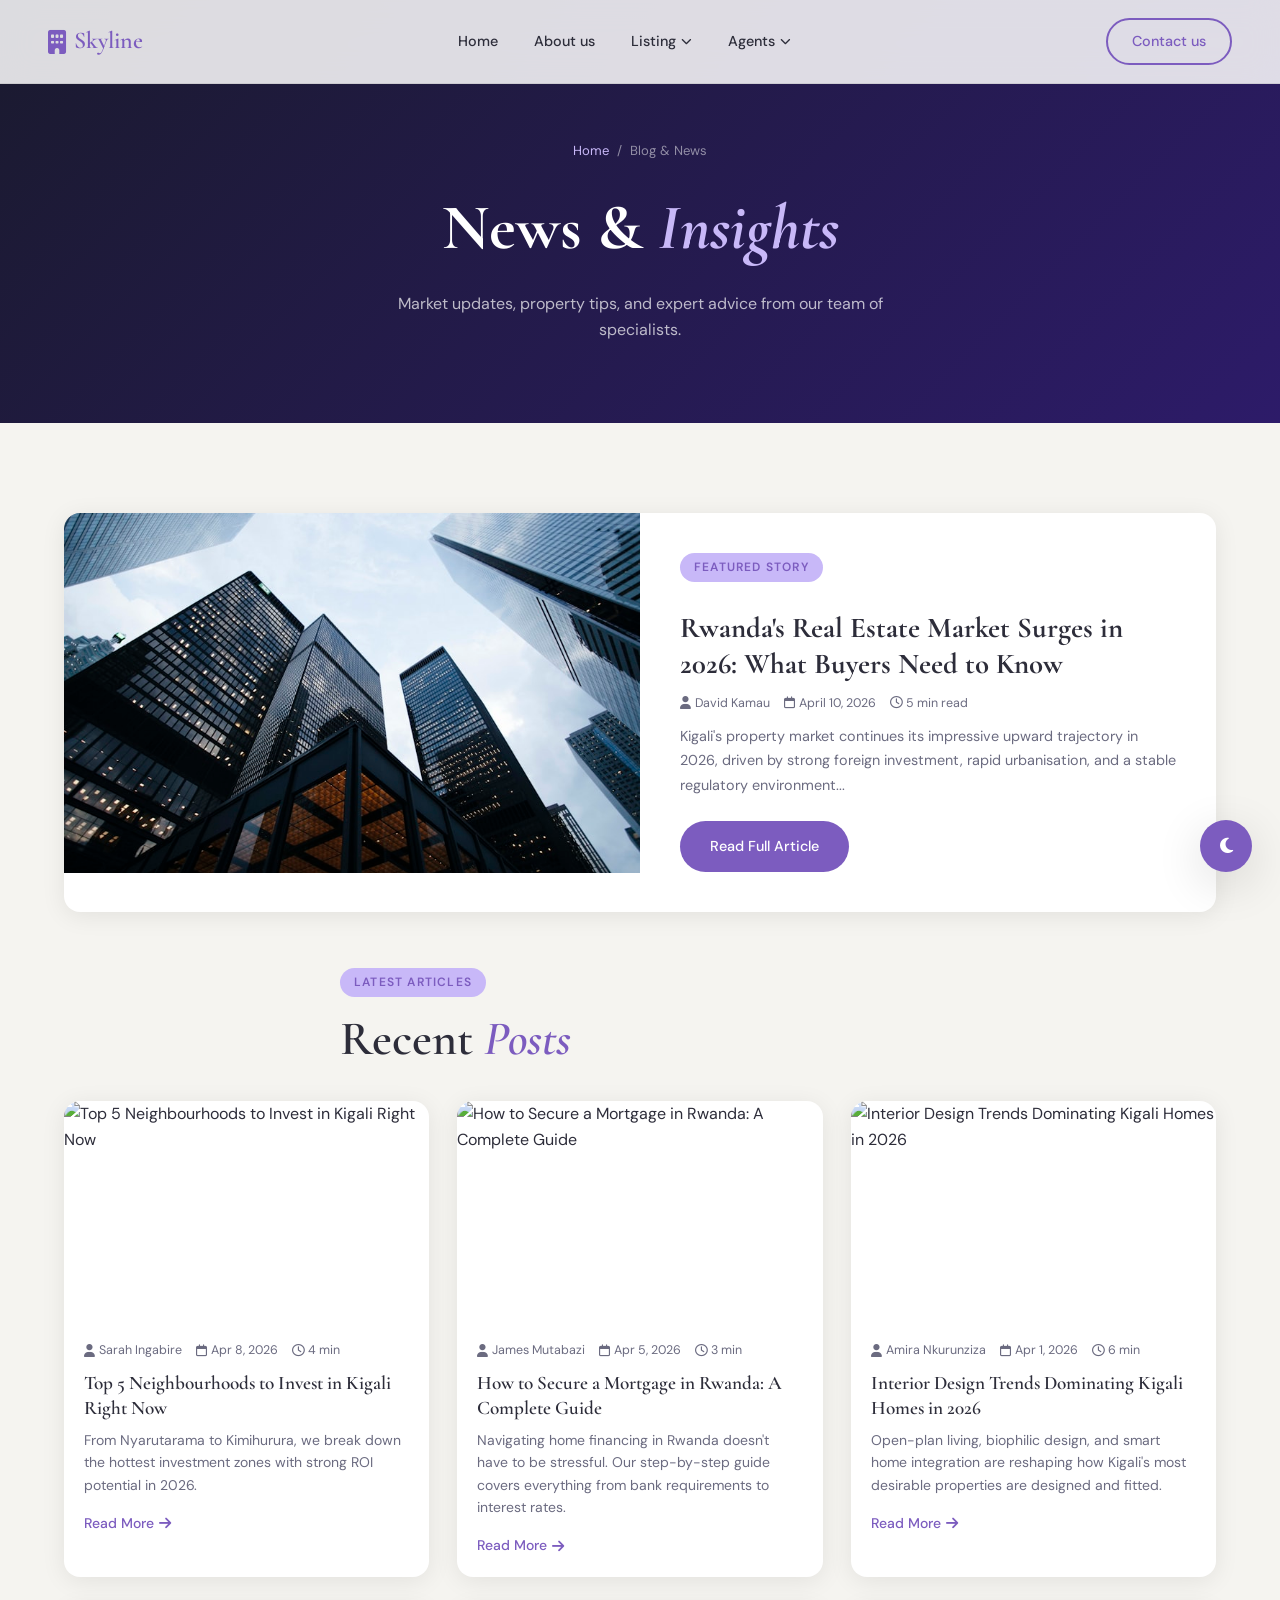
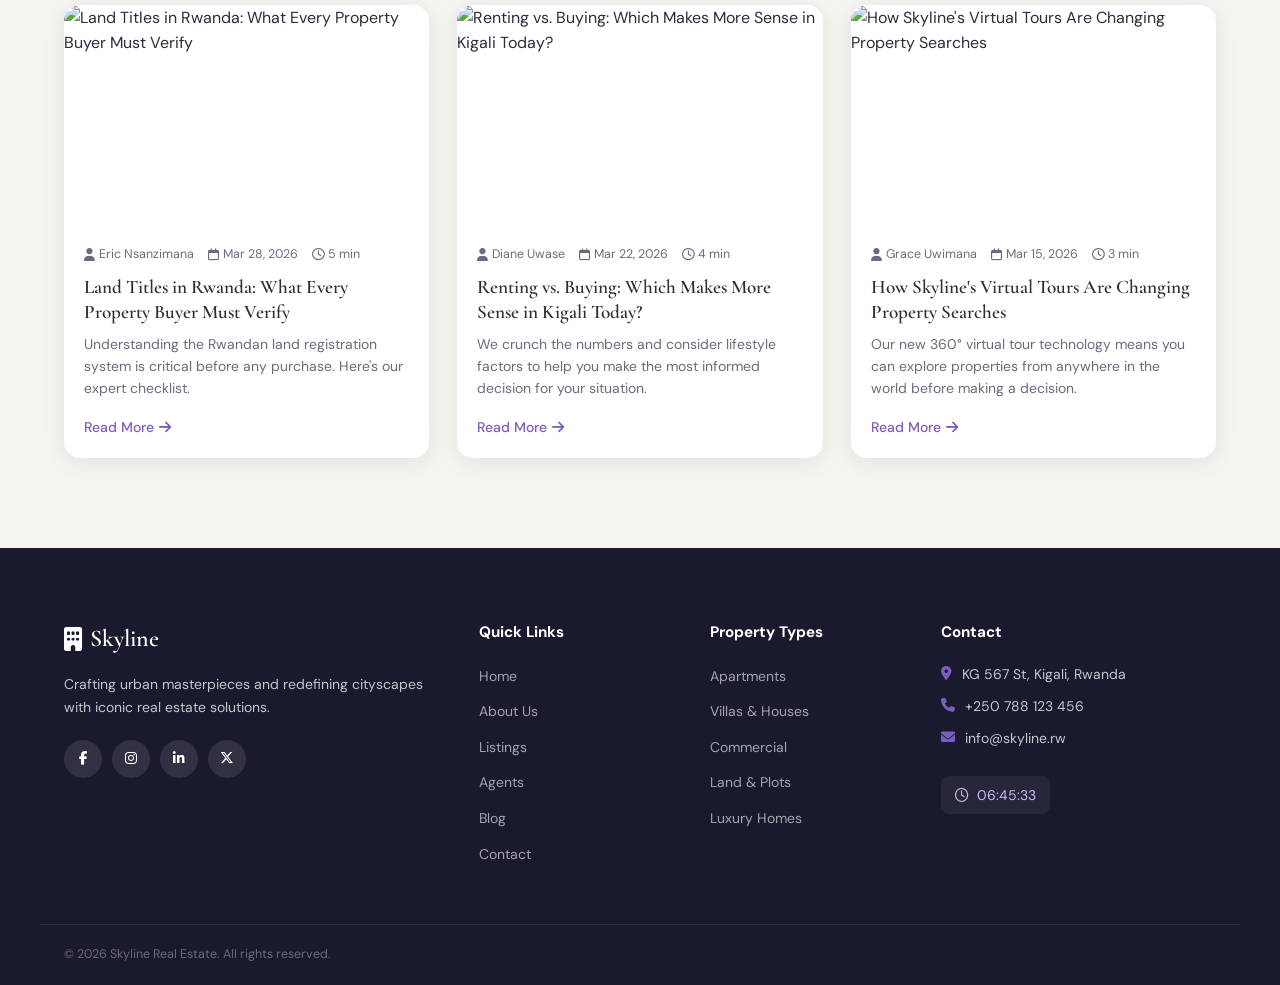
==== commit 80ab0606: "Update blog post image URL for land titles article" ====
--- a/skyline/blog.html
+++ b/skyline/blog.html
@@ -131,7 +131,7 @@
       { img:'https://images.unsplash.com/photo-1560518883-ce09059eeffa?w=600&q=80', author:'Sarah Ingabire', date:'Apr 8, 2026', read:'4 min', title:'Top 5 Neighbourhoods to Invest in Kigali Right Now', excerpt:'From Nyarutarama to Kimihurura, we break down the hottest investment zones with strong ROI potential in 2026.' },
       { img:'https://images.unsplash.com/photo-1512917774080-9991f1c4c750?w=600&q=80', author:'James Mutabazi', date:'Apr 5, 2026', read:'3 min', title:'How to Secure a Mortgage in Rwanda: A Complete Guide', excerpt:'Navigating home financing in Rwanda doesn\'t have to be stressful. Our step-by-step guide covers everything from bank requirements to interest rates.' },
       { img:'https://images.unsplash.com/photo-1586023492125-27b2c045efd7?w=600&q=80', author:'Amira Nkurunziza', date:'Apr 1, 2026', read:'6 min', title:'Interior Design Trends Dominating Kigali Homes in 2026', excerpt:'Open-plan living, biophilic design, and smart home integration are reshaping how Kigali\'s most desirable properties are designed and fitted.' },
-      { img:'https://images.unsplash.com/photo-1600607687939-ce8a6d5b9b4e?w=600&q=80', author:'Eric Nsanzimana', date:'Mar 28, 2026', read:'5 min', title:'Land Titles in Rwanda: What Every Property Buyer Must Verify', excerpt:'Understanding the Rwandan land registration system is critical before any purchase. Here\'s our expert checklist.' },
+      { img:'https://images.unsplash.com/photo-1773578978637-c9771e7a9913?w=600&auto=format&fit=crop&q=60&ixlib=rb-4.1.0&ixid=M3wxMjA3fDB8MHxmZWF0dXJlZC1waG90b3MtZmVlZHw3fHx8ZW58MHx8fHx8', author:'Eric Nsanzimana', date:'Mar 28, 2026', read:'5 min', title:'Land Titles in Rwanda: What Every Property Buyer Must Verify', excerpt:'Understanding the Rwandan land registration system is critical before any purchase. Here\'s our expert checklist.' },
       { img:'https://images.unsplash.com/photo-1600585154340-be6161a56a0c?w=600&q=80', author:'Diane Uwase', date:'Mar 22, 2026', read:'4 min', title:'Renting vs. Buying: Which Makes More Sense in Kigali Today?', excerpt:'We crunch the numbers and consider lifestyle factors to help you make the most informed decision for your situation.' },
       { img:'https://images.unsplash.com/photo-1600047509807-ba8f99d2cdde?w=600&q=80', author:'Grace Uwimana', date:'Mar 15, 2026', read:'3 min', title:'How Skyline\'s Virtual Tours Are Changing Property Searches', excerpt:'Our new 360° virtual tour technology means you can explore properties from anywhere in the world before making a decision.' },
     ];
